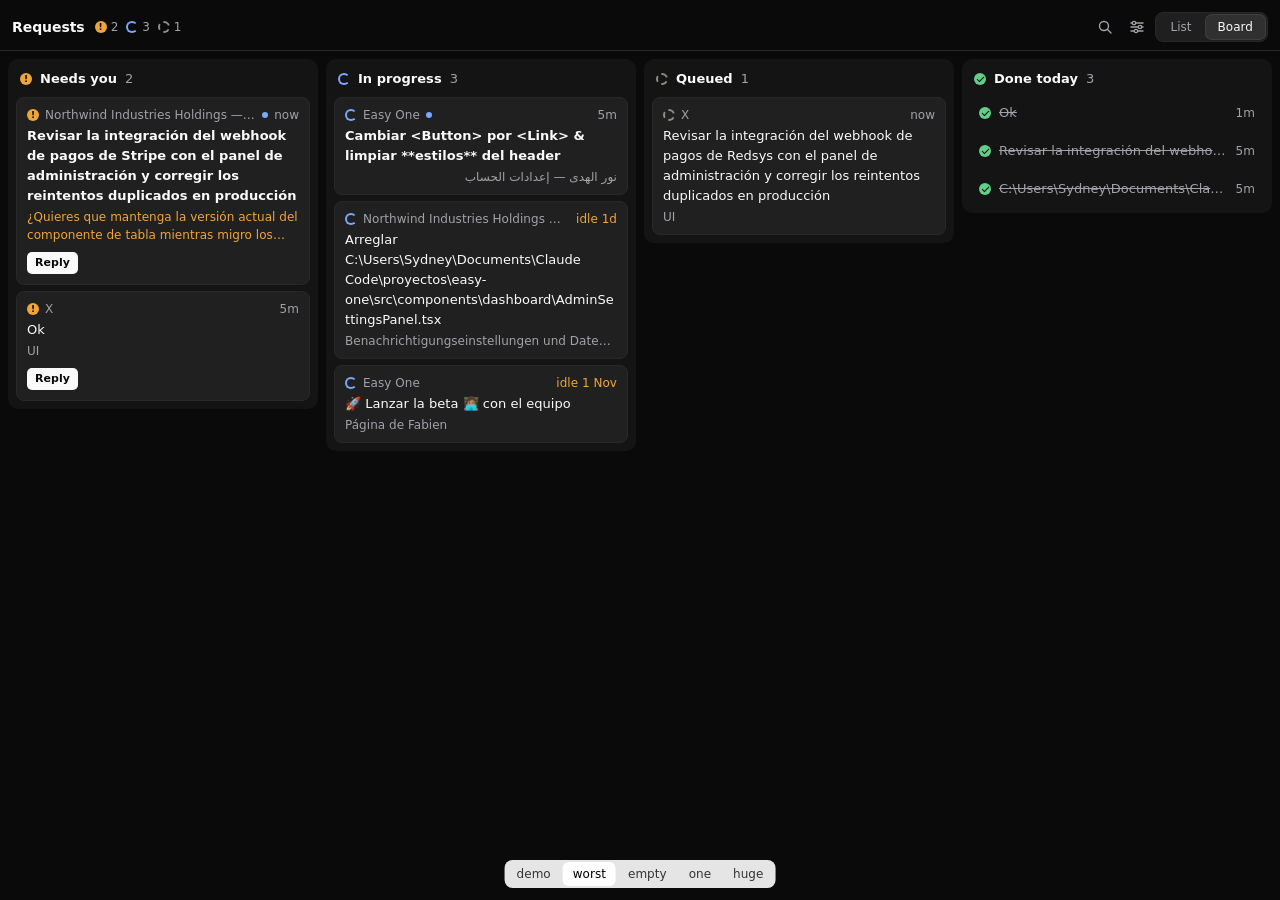
==== dev/panel-harness.html @ 06e74bfa "Board view inside the panel - List | Board now switches the panel itself between the list and status" ====
<!doctype html>
<!--
  Dev only, not part of the plugin (the manifest never references it).
  Renders the real panel (List and Board views) against fixtures, with a fake Orca bridge, so
  worst-case data can be checked in a browser without touching ~/.requests.

  URL params: data=demo|worst|empty|one|huge  view=board|list  group=project|status
              theme=light|dark  open=<id>  menu=1
-->
<html lang="en">
<head>
  <meta charset="utf-8">
  <meta name="viewport" content="width=device-width, initial-scale=1">
  <title>Panel harness</title>
  <link rel="stylesheet" href="../orca/panel/panel.css">
  <style>
    /* Stand-ins for the --orca-* variables Orca injects. */
    :root.light { --orca-background: #ffffff; --orca-foreground: #0a0a0a; --orca-muted: #f4f4f5; --orca-muted-foreground: #71717a; --orca-border: #e4e4e7; --orca-accent: #f4f4f5; }
    :root.dark { --orca-background: #0a0a0a; --orca-foreground: #fafafa; --orca-muted: #1f1f1f; --orca-muted-foreground: #a1a1aa; --orca-border: #27272a; --orca-accent: #1f1f1f; }
    .harness-toggle {
      position: fixed; bottom: 12px; left: 50%; transform: translateX(-50%); z-index: 99;
      display: flex; gap: 2px; padding: 2px; background: #e5e5e5; border-radius: 8px;
      font: 12px/1 system-ui, sans-serif;
    }
    .harness-toggle a { padding: 6px 10px; border-radius: 6px; color: #333; text-decoration: none; }
    .harness-toggle a.on { background: #fff; color: #000; }
  </style>
  <script>
    const params = new URLSearchParams(location.search)
    const DATA = params.get('data') || 'worst'
    const THEME = params.get('theme') || 'dark'
    document.documentElement.classList.add(THEME)
        try { localStorage.setItem('requests.view', JSON.stringify({ mode: params.get('view') || 'board', group: params.get('group') || 'project' })) } catch {}

    const now = Date.now()
    const ago = (min) => new Date(now - min * 60000).toISOString()
    const T = (id, topic, project) => ({ id, topic, project, created: ago(9999), updated: ago(1) })
    const I = (id, thread, status, title, more = {}) => ({
      id, thread, status, title, said: '', answer: '', question: '', files: [], via: '',
      origin: { terminal: 'term_open' }, created: ago(60), updated: ago(5), changed: null, seen: null, ...more
    })

    const demo = {
      threads: [T('t1', 'Pricing page', 'Web'), T('t2', 'Login bug', 'App')],
      items: [
        I('k3fp', 't1', 'need', 'Pick the hero layout', { question: 'Option A or B?' }),
        I('m2qa', 't2', 'run', 'Fix the redirect after login'),
        I('p9zz', 't1', 'queue', 'Write the FAQ'),
        I('a1b2', 't2', 'done', 'Reproduce the bug')
      ]
    }

    // Realistic worst cases, at the store's own limits (store.mjs add(): thread 80, project 80,
    // title 140, said 2000, answer 4000, question 2000, via 120).
    const longTitle = 'Revisar la integración del webhook de pagos de Stripe con el panel de administración y corregir los reintentos duplicados en producción'
    const longThread = 'Benachrichtigungseinstellungen und Datenschutzeinstellungen für alle Arbeitsbereiche'.slice(0, 80)
    const longProject = 'Northwind Industries Holdings — Plataforma de clientes (migración 2026)'
    const path = 'C:\\Users\\Sydney\\Documents\\Claude Code\\proyectos\\easy-one\\src\\components\\dashboard\\AdminSettingsPanel.tsx'
    const longQuestion = '¿Quieres que mantenga la versión actual del componente de tabla mientras migro los filtros, o prefieres que lo sustituya entero por el de la librería y revisemos después las diferencias de espaciado en las tres vistas?\nSi lo sustituyo, se pierden los atajos de teclado que añadimos la semana pasada.'
    const longAnswer = ('Moví la lógica de reintentos al worker, añadí una clave de idempotencia por evento y borré los duplicados que quedaban en la tabla de pagos. ').repeat(12).trim()
    const worst = {
      threads: [
        T('t1', longThread, longProject),
        T('t2', 'UI', 'X'),
        T('t3', 'نور الهدى — إعدادات الحساب', 'Easy One'),
        T('t4', 'Página de Fabien', 'Easy One')
      ],
      items: [
        I('x6e5', 't1', 'need', longTitle, { question: longQuestion, said: longAnswer.slice(0, 600), changed: ago(1), updated: ago(0) }),
        I('mm8x', 't2', 'need', 'Ok', { question: '' }),
        I('q7w8e', 't1', 'run', 'Arreglar ' + path, { updated: ago(60 * 26), via: 'Worker designer-FAB-001-fix-spacing-and-grid-alignment-in-the-admin-panel' }),
        I('r2d2', 't3', 'run', 'Cambiar <Button> por <Link> & limpiar **estilos** del header', { changed: ago(2) }),
        I('s9s9', 't4', 'run', '🚀 Lanzar la beta 👩🏽‍💻 con el equipo', { updated: ago(60 * 24 * 400) }),
        I('t0t0', 't2', 'queue', longTitle.replace('Stripe', 'Redsys'), { updated: new Date(now + 3 * 86400000).toISOString() }),
        I('d1d1', 't1', 'done', longTitle, { answer: longAnswer }),
        I('d2d2', 't2', 'done', 'Ok', { origin: null, updated: ago(1) }),
        I('d3d3', 't4', 'done', path, { answer: 'Hecho.' })
      ]
    }
    const empty = { threads: [], items: [] }
    const one = { threads: [T('t1', 'Login bug', 'App')], items: [I('k3fp', 't1', 'need', 'Pick the hero layout', { question: 'Option A or B?', changed: ago(1) })] }
    const huge = { threads: [], items: [] }
    for (let n = 0; n < 40; n++) huge.threads.push(T('t' + n, 'Thread number ' + n, 'Project ' + (n % 6)))
    const S = ['need', 'run', 'queue', 'done']
    for (let n = 0; n < 1000; n++) huge.items.push(I('h' + n.toString(36).padStart(3, '0'), 't' + (n % 40), S[n % 4], 'Request ' + n + ' with a normal-length title', { updated: ago(n) }))

    const fixtures = { demo, worst, empty, one, huge }
    const data = { version: 2, ...fixtures[DATA] }
    const snapshot = () => ({ data, error: null, file: 'fixture' })
    const handlers = {
      'requests.read': () => snapshot(),
      'requests.seen': ({ id }) => { const i = data.items.find((x) => x.id === id); if (i) i.seen = new Date().toISOString(); return snapshot() },
      'requests.update': ({ id, status }) => { const i = data.items.find((x) => x.id === id); if (i) { i.status = status; i.updated = new Date().toISOString() } return snapshot() },
      'requests.goto': () => ({ snapshot: snapshot(), result: 'switched' }),
      'requests.remove': ({ id }) => { data.items = data.items.filter((x) => x.id !== id); return snapshot() }
    }
    window.orca = {
      plugin: { request: async (name, input) => handlers[name](input || {}), on: () => {} },
      document: { get: async () => ({}) }
    }
  </script>
</head>
<body>
  <header class="head">
    <div class="top">
      <p class="summary" id="summary" aria-live="polite">Requests</p>
      <div class="ptools">
        <button id="searchbtn" class="iconbtn" aria-label="Search" aria-expanded="false" title="Search">
          <svg viewBox="0 0 16 16" width="16" height="16" aria-hidden="true"><circle cx="7" cy="7" r="4.5" fill="none" stroke="currentColor" stroke-width="1.4"/><path d="M10.5 10.5L14 14" stroke="currentColor" stroke-width="1.4" stroke-linecap="round"/></svg>
        </button>
        <div class="menuwrap">
          <button id="displaybtn" class="iconbtn" aria-label="Display options" aria-expanded="false" aria-controls="displaymenu" title="Display options">
            <svg viewBox="0 0 16 16" width="16" height="16" aria-hidden="true"><path d="M2 4h12M2 8h12M2 12h12" stroke="currentColor" stroke-width="1.4" stroke-linecap="round"/><circle cx="5" cy="4" r="1.7" fill="var(--bg)" stroke="currentColor" stroke-width="1.3"/><circle cx="11" cy="8" r="1.7" fill="var(--bg)" stroke="currentColor" stroke-width="1.3"/><circle cx="7" cy="12" r="1.7" fill="var(--bg)" stroke="currentColor" stroke-width="1.3"/></svg>
          </button>
          <div class="menu" id="displaymenu" hidden>
            <div class="menu-row" id="grouprow"><span>Group by</span>
              <div class="seg small"><button data-group="project" aria-pressed="true">Project</button><button data-group="status" aria-pressed="false">Status</button></div>
            </div>
            <div class="menu-row"><label for="project">Project</label><select id="project"></select></div>
            <div class="menu-row"><span>Done</span>
              <div class="seg small"><button data-done="today" aria-pressed="true">Today</button><button data-done="all" aria-pressed="false">All</button></div>
            </div>
          </div>
        </div>
        <div class="seg pswitch" role="tablist" aria-label="View">
          <button role="tab" data-mode="list" aria-selected="true">List</button>
          <button role="tab" data-mode="board" aria-selected="false">Board</button>
        </div>
      </div>
    </div>
    <div class="searchrow" id="searchrow" hidden>
      <label class="sr-only" for="search">Search your requests</label>
      <input id="search" class="search" type="search" placeholder="Search requests">
    </div>
  </header>
  <main id="list"></main>
  <div class="toast" id="toast" role="status" aria-live="polite" hidden></div>

  <nav class="harness-toggle" id="harness"></nav>
  <script>
    document.getElementById('harness').innerHTML = ['demo', 'worst', 'empty', 'one', 'huge']
      .map((d) => { const p = new URLSearchParams(location.search); p.set('data', d); return `<a href="?${p}" class="${d === DATA ? 'on' : ''}">${d}</a>` }).join('')
  </script>
  <script src="../orca/panel/panel.js"></script>
  <script>
    const open = params.get('open')
    if (open) setTimeout(() => document.querySelector(`[data-id="${open}"] [data-action="expand"]`)?.click(), 300)
    if (params.get('menu')) setTimeout(() => document.getElementById('displaybtn')?.click(), 300)
  </script>
</body>
</html>
---- orca/panel/panel.css ----
/* Colors: Orca's own (--orca-*) plus four status colors, with a dark version. */
:root {
  --bg: var(--orca-background, #fcfcfb);
  --text: var(--orca-foreground, #1c1c1a);
  --muted: var(--orca-muted-foreground, #6b6b66);
  --bg-2: var(--orca-muted, #f4f4f2);
  --hover: var(--orca-accent, #f0f0ee);
  --line: var(--orca-border, #e4e4e0);
  --focus: var(--orca-ring, #1c1c1a);
  --danger: var(--orca-destructive, #dc2626);
  --need: #b45309;
  --run: #2563eb;
  --queue: #8a8a84;
  --done: #15803d;

  /* Type (SF Pro / system-ui), values from the design skill's typography calculator */
  --t-body: 13px; --lh-body: 20px; --tr-body: 0.0027em;
  --t-meta: 12px; --lh-meta: 20px; --tr-meta: 0.0107em;
  --t-title: 14px; --lh-title: 20px; --tr-title: -0.0044em;

  /* Selected segment: white on grey in light mode, one step lighter than the track in dark. */
  --pill: var(--bg);
  --pill-line: var(--line);

  /* Board: cards on a grey column in light mode; in dark, the column stays near the background
     and cards are lifted one step, so they read as raised instead of as holes. */
  --col: var(--bg-2);
  --card: var(--bg);
  --card-line: var(--line);
  --card-hover: var(--muted);

  /* Motion: one strong ease-out for UI feedback (Emil Kowalski's curve). */
  --ease-out: cubic-bezier(0.23, 1, 0.32, 1);
}
:root.dark { --need: #f0a43a; --run: #7aa7ff; --queue: #8f8f88; --done: #5fcf8a; --pill: color-mix(in srgb, var(--text) 16%, var(--bg)); --pill-line: color-mix(in srgb, var(--text) 22%, var(--bg)); --col: color-mix(in srgb, var(--text) 4%, var(--bg)); --card: color-mix(in srgb, var(--text) 9%, var(--bg)); --card-line: color-mix(in srgb, var(--text) 13%, var(--bg)); --card-hover: color-mix(in srgb, var(--text) 28%, var(--bg)); }
@media (prefers-color-scheme: dark) {
  :root:not(.light) { --need: #f0a43a; --run: #7aa7ff; --queue: #8f8f88; --done: #5fcf8a; --pill: color-mix(in srgb, var(--text) 16%, var(--bg)); --pill-line: color-mix(in srgb, var(--text) 22%, var(--bg)); --col: color-mix(in srgb, var(--text) 4%, var(--bg)); --card: color-mix(in srgb, var(--text) 9%, var(--bg)); --card-line: color-mix(in srgb, var(--text) 13%, var(--bg)); --card-hover: color-mix(in srgb, var(--text) 28%, var(--bg)); }
}

* { box-sizing: border-box; }
html, body { margin: 0; }
body {
  background: var(--bg);
  color: var(--text);
  font: var(--t-body)/var(--lh-body) system-ui, -apple-system, "Segoe UI", sans-serif;
  letter-spacing: var(--tr-body);
  -webkit-font-smoothing: antialiased;
}
button, select, input { font: inherit; color: inherit; letter-spacing: inherit; }
button { background: none; border: 0; cursor: pointer; padding: 0; text-align: left; }
:focus-visible { outline: 2px solid var(--focus); outline-offset: 1px; border-radius: 4px; }
.sr-only { position: absolute; width: 1px; height: 1px; overflow: hidden; clip: rect(0 0 0 0); white-space: nowrap; }

/* ---------- Header ---------- */
.head {
  position: sticky; top: 0; z-index: 3;
  background: var(--bg);
  padding: 12px 12px 8px;
  border-bottom: 1px solid var(--line);
}
.summary {
  margin: 0 0 8px;
  font-size: var(--t-title); line-height: var(--lh-title); letter-spacing: var(--tr-title);
  font-weight: 600;
}
.summary .need { color: var(--need); }
.summary .calm { color: var(--muted); font-weight: 500; }
/* Header row, after Cursor and Linear: "Requests" and the counts by status on the left; search,
   display options and the List | Board switch on the right. */
.top { display: flex; align-items: center; gap: 8px; }
.top .summary { flex: 1 1 auto; min-width: 0; margin: 0; display: flex; align-items: center; gap: 10px; }
.summary .ttl { font-weight: 600; }
.counts { display: inline-flex; gap: 8px; font-size: var(--t-meta); font-weight: 500; color: var(--muted); font-variant-numeric: tabular-nums; }
.counts > span { display: inline-flex; align-items: center; gap: 4px; }
.ptools { display: flex; align-items: center; gap: 4px; flex: none; }
.iconbtn {
  position: relative; display: grid; place-items: center; width: 28px; height: 28px; border-radius: 6px; color: var(--muted);
  transition: transform 160ms var(--ease-out);
}
.iconbtn:hover, .iconbtn[aria-expanded="true"] { color: var(--text); background: var(--hover); }
.iconbtn:active { transform: scale(0.97); }
/* A dot when the display options differ from the default. */
.iconbtn.changed-view::after { content: ""; position: absolute; top: 4px; right: 4px; width: 6px; height: 6px; border-radius: 50%; background: var(--run); }
.search, select {
  height: 28px; min-width: 0;
  background: var(--bg-2); border: 1px solid var(--line); border-radius: 6px;
  font-size: var(--t-meta);
}
.searchrow { display: flex; margin-top: 8px; }
.searchrow[hidden] { display: none; }
.search { flex: 1; padding: 0 8px; }
select { padding: 0 4px; color: var(--text); }

/* Display menu: a small popover under its button. */
.menuwrap { position: relative; }
.menu {
  position: absolute; right: 0; top: calc(100% + 6px); z-index: 10; width: 240px;
  display: grid; gap: 4px; padding: 8px;
  background: var(--pill); border: 1px solid var(--pill-line); border-radius: 10px;
  box-shadow: 0 12px 32px rgb(0 0 0 / .28);
}
.menu[hidden], .menu-row[hidden] { display: none; }
.menu-row { display: flex; align-items: center; justify-content: space-between; gap: 8px; min-height: 30px; font-size: var(--t-meta); }
.menu-row select { max-width: 140px; }

/* Segmented control (List | Board here, and on the board). The selected segment is a raised
   pill with clear contrast in both themes. */
.seg { display: flex; gap: 2px; padding: 2px; background: var(--bg-2); border: 1px solid var(--line); border-radius: 8px; }
.seg button {
  height: 24px; padding: 0 12px; border-radius: 6px;
  font-size: var(--t-meta); font-weight: 500; color: var(--muted);
  transition: transform 160ms var(--ease-out);
}
.seg button:hover { color: var(--text); }
.seg button:active { transform: scale(0.97); }
.seg.small button { height: 22px; padding: 0 8px; }
.seg button[aria-pressed="true"],
.seg button[aria-selected="true"] { background: var(--pill); color: var(--text); box-shadow: 0 0 0 1px var(--pill-line), 0 1px 2px rgb(0 0 0 / .08); }
@media (prefers-reduced-motion: reduce) { .seg button:active, .iconbtn:active { transform: none; } }

/* ---------- List ---------- */
.chevron { width: 12px; height: 12px; flex: none; color: var(--muted); transition: transform 150ms var(--ease-out); }
@media (prefers-reduced-motion: reduce) { .chevron { transition: none; } }
main { padding: 4px 4px 72px; }

/* Project groups: name and counts by status; rows sorted by status beneath. */
.project + .project { margin-top: 6px; padding-top: 6px; border-top: 1px solid var(--line); }
.project-head {
  display: flex; align-items: center; gap: 6px;
  width: 100%; min-height: 32px; padding: 4px 8px 4px 4px; border-radius: 6px;
}
.project-head:hover { background: var(--hover); }
.project-name { flex: 1; min-width: 0; font-weight: 600; overflow: hidden; text-overflow: ellipsis; white-space: nowrap; }
.project.collapsed .chevron, .band-group.collapsed .chevron { transform: rotate(-90deg); }

/* Status bands (Group by: Status), after Linear. */
.band {
  display: flex; align-items: center; gap: 8px;
  width: 100%; height: 30px; padding: 0 8px; margin-top: 6px; border-radius: 6px;
  background: var(--bg-2); font-size: var(--t-meta); font-weight: 600;
}
.band .n { color: var(--muted); font-weight: 500; font-variant-numeric: tabular-nums; }
.band .chevron { margin-left: auto; }
.band-group:first-child .band { margin-top: 2px; }

/* Done folds into one line per group. */
.done-line {
  display: flex; align-items: center; gap: 8px;
  width: 100%; height: 28px; padding: 0 8px; border-radius: 6px;
  font-size: var(--t-meta); color: var(--muted);
}
.done-line:hover { color: var(--text); background: var(--hover); }
.done-line .chevron { margin-left: auto; }
.done-line[aria-expanded="false"] .chevron { transform: rotate(-90deg); }

/* ---------- Requests: one line, plus one line of context ---------- */
.item { position: relative; border-radius: 6px; }
.row {
  display: grid; grid-template-columns: 14px minmax(0, 1fr) auto; align-items: start; gap: 10px;
  width: 100%; padding: 6px 8px; border-radius: 6px; cursor: pointer;
}
.item > .row:hover, .item.open > .row { background: var(--hover); }
.row .body { min-width: 0; }
.title { display: block; overflow: hidden; text-overflow: ellipsis; white-space: nowrap; }
.open .title { white-space: normal; overflow-wrap: anywhere; }
.unread .title { font-weight: 600; }
.is-done .title { color: var(--muted); }
.row .meta, .row .q {
  display: block; font-size: var(--t-meta); line-height: var(--lh-meta);
  overflow: hidden; text-overflow: ellipsis; white-space: nowrap;
}
.row .meta { color: var(--muted); }
.row .q { color: var(--need); }
/* An open request shows the full question below, so the one-line copy goes. */
.open > .row .q { display: none; }
.chip {
  display: inline-block; margin-left: 6px; padding: 0 6px; border-radius: 4px; vertical-align: 1px;
  font-size: 11px; line-height: 16px; font-weight: 500; color: var(--muted);
  background: var(--bg-2); border: 1px solid var(--line);
}
.new-dot {
  display: inline-block; width: 6px; height: 6px; margin: 0 6px 1px 0;
  border-radius: 50%; background: var(--run); vertical-align: middle;
}
.when { padding-top: 1px; font-size: var(--t-meta); line-height: var(--lh-meta); color: var(--muted); white-space: nowrap; font-variant-numeric: tabular-nums; }
.when.stale { color: var(--need); }
.reply {
  height: 22px; padding: 0 8px; border-radius: 5px;
  background: var(--text); color: var(--bg); font-size: 11px; font-weight: 600;
  transition: transform 160ms var(--ease-out);
}
.reply:hover { opacity: .88; }
.reply:active { transform: scale(0.97); }
@media (prefers-reduced-motion: reduce) { .reply:active { transform: none; } }
.status.sm { width: 12px; height: 12px; margin-top: 0; flex: none; }
.status.sm.need::after { font-size: 9px; }

/* ---------- Board: one column per status ---------- */
main.is-board { padding: 8px 0 72px; }
.cols { display: grid; grid-auto-flow: column; grid-auto-columns: minmax(240px, 1fr); gap: 8px; align-items: start; overflow-x: auto; padding: 0 8px 8px; scroll-snap-type: x proximity; scroll-padding-inline: 8px; }
.col { min-width: 0; background: var(--col); border-radius: 10px; padding: 8px; scroll-snap-align: start; }
.col h2 { display: flex; align-items: center; gap: 8px; margin: 2px 4px 8px; font-size: var(--t-body); line-height: var(--lh-body); font-weight: 600; }
.col h2 .n { color: var(--muted); font-weight: 500; font-variant-numeric: tabular-nums; }
.cards { display: flex; flex-direction: column; gap: 6px; }
.col-empty { margin: 0; padding: 4px; color: var(--muted); font-size: var(--t-meta); }

.bcard { background: var(--card); border: 1px solid var(--card-line); border-radius: 8px; }
.bcard:hover, .bcard.open { border-color: var(--card-hover); }
.bcard .face { display: grid; grid-template-columns: minmax(0, 1fr); gap: 2px; padding: 8px 10px; border-radius: 8px; cursor: pointer; }
.bcard .top { display: flex; align-items: center; gap: 6px; color: var(--muted); font-size: var(--t-meta); line-height: 18px; }
.bcard .top .proj { min-width: 0; overflow: hidden; text-overflow: ellipsis; white-space: nowrap; }
.bcard .top .new-dot { margin: 0; flex: none; }
.bcard .top .m { margin-left: auto; font-variant-numeric: tabular-nums; white-space: nowrap; }
.bcard .top .stale { color: var(--need); }
.bcard .t { display: block; font-weight: 500; overflow-wrap: anywhere; }
.bcard.unread .t { font-weight: 700; }
.bcard .q, .bcard .ctx { font-size: var(--t-meta); line-height: 18px; min-width: 0; }
.bcard .q { color: var(--need); }
.bcard:not(.open) .q { display: -webkit-box; -webkit-line-clamp: 2; -webkit-box-orient: vertical; overflow: hidden; }
.bcard.open .q { display: none; }
.bcard .ctx { display: block; color: var(--muted); overflow: hidden; text-overflow: ellipsis; white-space: nowrap; }
.bcard .cardfoot { padding: 0 10px 10px; }
.bcard .detail { margin: 0; padding: 8px 10px 10px; border-top: 1px solid var(--card-line); }
/* Done: one grey line each. */
.bcard.slim { background: transparent; border-color: transparent; }
.bcard.slim:hover { background: var(--card); border-color: var(--card-line); }
.bcard.slim .face { display: flex; align-items: center; gap: 8px; padding: 5px 8px; }
.bcard.slim .t { flex: 1; min-width: 0; font-weight: 400; color: var(--muted); text-decoration: line-through; white-space: nowrap; overflow: hidden; text-overflow: ellipsis; }
.bcard.slim .m { color: var(--muted); font-size: var(--t-meta); }
.bcard.done .face .t { color: var(--muted); text-decoration: line-through; }

/* Status icons: shape and color. Only "in progress" moves, slowly. */
.status { width: 14px; height: 14px; margin-top: 3px; border-radius: 50%; display: grid; place-items: center; }
.status.need { background: var(--need); }
.status.need::after { content: "!"; color: var(--bg); font-size: 10px; font-weight: 800; line-height: 1; }
.status.run { border: 2px solid var(--run); border-right-color: transparent; animation: spin 1.6s linear infinite; }
@keyframes spin { to { transform: rotate(360deg); } }
@media (prefers-reduced-motion: reduce) { .status.run { animation: none; transform: rotate(45deg); } }
.status.queue { border: 2px dashed var(--queue); }
.status.done { background: var(--done); }
.status.done::after {
  content: ""; width: 6px; height: 3px; border: solid var(--bg); border-width: 0 0 1.6px 1.6px;
  transform: rotate(-45deg) translate(.5px, -.5px);
}

/* Detail */
.detail { display: none; margin: 4px 0 8px 26px; padding: 8px 0 0; }
.open > .detail { display: block; }
.detail h4 {
  margin: 0 0 2px;
  font-size: var(--t-meta); line-height: var(--lh-meta); letter-spacing: var(--tr-meta);
  color: var(--muted); font-weight: 600;
}
.detail p { margin: 0 0 12px; white-space: pre-wrap; overflow-wrap: anywhere; }
.said { color: var(--muted); }
.files { display: flex; flex-wrap: wrap; gap: 4px; margin-bottom: 12px; }
.files span {
  font: 12px/20px ui-monospace, Menlo, monospace; padding: 0 6px;
  border: 1px solid var(--line); border-radius: 4px; color: var(--muted); overflow-wrap: anywhere;
}
.actions { display: flex; gap: 8px; flex-wrap: wrap; }
.actions button {
  height: 28px; padding: 0 10px; border: 1px solid var(--line); border-radius: 6px;
  font-size: var(--t-meta); background: var(--bg);
}
.actions button:hover { background: var(--hover); }
/* Press feedback: the button gives under the pointer. */
.actions button { transition: transform 160ms var(--ease-out); }
.actions button:active { transform: scale(0.97); }
.actions .primary { background: var(--text); border-color: var(--text); color: var(--bg); font-weight: 600; }
.actions .primary:hover { background: var(--text); opacity: .88; }
.actions .confirm { border-color: var(--danger); color: var(--danger); }

/* Brief highlight on what just changed (opacity only) */
.changed::before {
  content: ""; position: absolute; inset: 0; border-radius: inherit; pointer-events: none;
  background: color-mix(in srgb, var(--run) 18%, transparent);
  animation: flash 2.4s ease-out forwards;
}
@keyframes flash { 0%, 30% { opacity: 1; } 100% { opacity: 0; } }
@media (prefers-reduced-motion: reduce) { .changed::before { animation-duration: .01s; } .chevron { transition: none; } }

/* ---------- Empty states, errors and toast ---------- */
.empty { padding: 32px 16px 8px; text-align: center; color: var(--muted); }
.empty b { display: block; color: var(--text); margin-bottom: 4px; font-weight: 600; }
.error {
  margin: 8px 4px; padding: 8px; border-radius: 6px;
  color: var(--danger); background: color-mix(in srgb, var(--danger) 10%, transparent);
}
.toast {
  position: fixed; left: 8px; right: 8px; bottom: 8px; z-index: 5;
  display: flex; align-items: center; gap: 8px;
  padding: 8px 8px 8px 12px; border-radius: 8px;
  background: var(--text); color: var(--bg);
  box-shadow: 0 4px 16px rgb(0 0 0 / .18);
  font-size: var(--t-meta); line-height: var(--lh-meta);
  animation: enter .2s ease-out;
}
.toast[hidden] { display: none; }
.toast span { flex: 1; }
.toast button { height: 24px; padding: 0 8px; border-radius: 4px; font-weight: 600; color: var(--bg); text-decoration: underline; }
@keyframes enter { from { opacity: 0; transform: translateY(8px); } to { opacity: 1; transform: none; } }
@keyframes fade-in { from { opacity: 0; } }
/* Reduced motion keeps the fade and drops the movement. */
@media (prefers-reduced-motion: reduce) { .toast { animation-name: fade-in; } .actions button:active { transform: none; } }
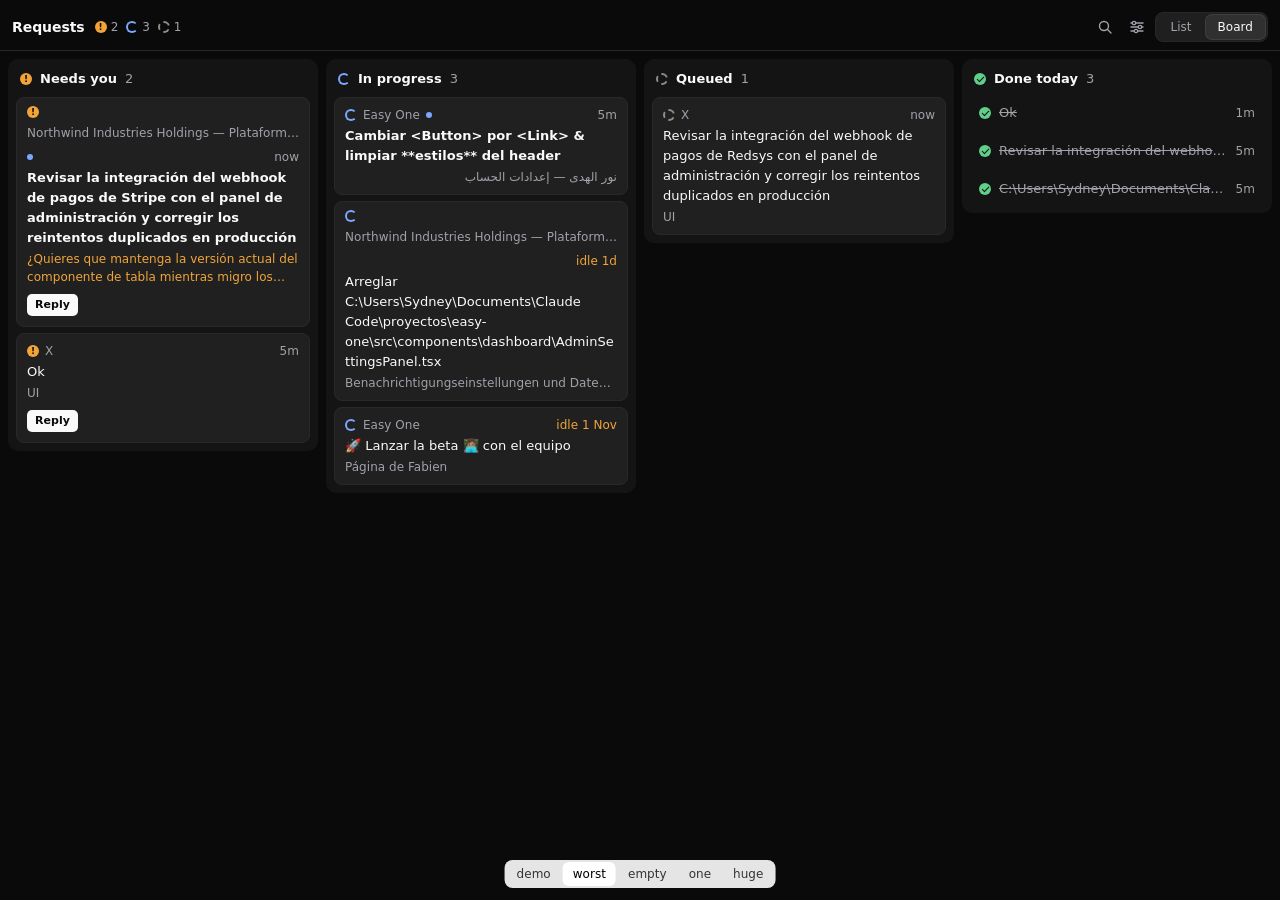
==== commit 834c19e9: "One reply label, softer opened requests, new screenshots - A request that asks you something says Re" ====
--- a/dev/panel-harness.html
+++ b/dev/panel-harness.html
@@ -24,12 +24,17 @@
     }
     .harness-toggle a { padding: 6px 10px; border-radius: 6px; color: #333; text-decoration: none; }
     .harness-toggle a.on { background: #fff; color: #000; }
+    .clean .harness-toggle { display: none; }
   </style>
   <script>
     const params = new URLSearchParams(location.search)
     const DATA = params.get('data') || 'worst'
     const THEME = params.get('theme') || 'dark'
     document.documentElement.classList.add(THEME)
+    // clean=1 hides the fixture switcher; w=<px> sets the panel width (headless browsers keep a
+    // wider minimum window), for screenshots.
+    if (params.get('clean')) document.documentElement.classList.add('clean')
+    if (params.get('w')) document.documentElement.style.cssText += `width:${params.get('w')}px;overflow:hidden;`
         try { localStorage.setItem('requests.view', JSON.stringify({ mode: params.get('view') || 'board', group: params.get('group') || 'project' })) } catch {}
 
     const now = Date.now()
@@ -77,6 +82,20 @@
         I('d3d3', 't4', 'done', path, { answer: 'Hecho.' })
       ]
     }
+    // Neutral sample used for the README screenshots.
+    const readme = {
+      threads: [T('t1', 'Pricing page', 'Website'), T('t2', 'Quarterly report', 'Operations'), T('t3', 'Login bug', 'Mobile app'), T('t4', 'Onboarding emails', 'Website')],
+      items: [
+        I('k3fp', 't1', 'need', 'Choose the plan names', { question: 'Starter, Team and Business, or Solo, Studio and Agency?', changed: ago(3), updated: ago(3) }),
+        I('w8rt', 't2', 'need', 'Send the draft to finance', { question: 'Due Friday. Want me to prepare the email?', updated: ago(41) }),
+        I('m2qa', 't2', 'run', 'Draft the summary section', { updated: ago(12) }),
+        I('p4zx', 't3', 'run', 'Fix the session timeout on Android', { via: 'Subagent', changed: ago(9), updated: ago(9) }),
+        I('r7ty', 't4', 'run', 'Rewrite the welcome email', { updated: ago(22) }),
+        I('n5bv', 't3', 'queue', 'Write a regression test for login', { via: 'Waits for the fix', updated: ago(30) }),
+        I('d1aa', 't1', 'done', 'Compare competitor pricing', { updated: ago(70) }),
+        I('d2bb', 't3', 'done', 'Reproduce the login bug', { updated: ago(95) })
+      ]
+    }
     const empty = { threads: [], items: [] }
     const one = { threads: [T('t1', 'Login bug', 'App')], items: [I('k3fp', 't1', 'need', 'Pick the hero layout', { question: 'Option A or B?', changed: ago(1) })] }
     const huge = { threads: [], items: [] }
@@ -84,7 +103,7 @@
     const S = ['need', 'run', 'queue', 'done']
     for (let n = 0; n < 1000; n++) huge.items.push(I('h' + n.toString(36).padStart(3, '0'), 't' + (n % 40), S[n % 4], 'Request ' + n + ' with a normal-length title', { updated: ago(n) }))
 
-    const fixtures = { demo, worst, empty, one, huge }
+    const fixtures = { demo, worst, empty, one, huge, readme }
     const data = { version: 2, ...fixtures[DATA] }
     const snapshot = () => ({ data, error: null, file: 'fixture' })
     const handlers = {
--- a/orca/panel/panel.css
+++ b/orca/panel/panel.css
@@ -21,6 +21,8 @@
   /* Selected segment: white on grey in light mode, one step lighter than the track in dark. */
   --pill: var(--bg);
   --pill-line: var(--line);
+  /* An opened request: one block from its title to its buttons. */
+  --open: var(--hover);
 
   /* Board: cards on a grey column in light mode; in dark, the column stays near the background
      and cards are lifted one step, so they read as raised instead of as holes. */
@@ -32,9 +34,9 @@
   /* Motion: one strong ease-out for UI feedback (Emil Kowalski's curve). */
   --ease-out: cubic-bezier(0.23, 1, 0.32, 1);
 }
-:root.dark { --need: #f0a43a; --run: #7aa7ff; --queue: #8f8f88; --done: #5fcf8a; --pill: color-mix(in srgb, var(--text) 16%, var(--bg)); --pill-line: color-mix(in srgb, var(--text) 22%, var(--bg)); --col: color-mix(in srgb, var(--text) 4%, var(--bg)); --card: color-mix(in srgb, var(--text) 9%, var(--bg)); --card-line: color-mix(in srgb, var(--text) 13%, var(--bg)); --card-hover: color-mix(in srgb, var(--text) 28%, var(--bg)); }
+:root.dark { --need: #f0a43a; --run: #7aa7ff; --queue: #8f8f88; --done: #5fcf8a; --pill: color-mix(in srgb, var(--text) 16%, var(--bg)); --pill-line: color-mix(in srgb, var(--text) 22%, var(--bg)); --col: color-mix(in srgb, var(--text) 4%, var(--bg)); --card: color-mix(in srgb, var(--text) 9%, var(--bg)); --card-line: color-mix(in srgb, var(--text) 13%, var(--bg)); --card-hover: color-mix(in srgb, var(--text) 28%, var(--bg)); --hover: color-mix(in srgb, var(--text) 7%, var(--bg)); --open: color-mix(in srgb, var(--text) 4.5%, var(--bg)); }
 @media (prefers-color-scheme: dark) {
-  :root:not(.light) { --need: #f0a43a; --run: #7aa7ff; --queue: #8f8f88; --done: #5fcf8a; --pill: color-mix(in srgb, var(--text) 16%, var(--bg)); --pill-line: color-mix(in srgb, var(--text) 22%, var(--bg)); --col: color-mix(in srgb, var(--text) 4%, var(--bg)); --card: color-mix(in srgb, var(--text) 9%, var(--bg)); --card-line: color-mix(in srgb, var(--text) 13%, var(--bg)); --card-hover: color-mix(in srgb, var(--text) 28%, var(--bg)); }
+  :root:not(.light) { --need: #f0a43a; --run: #7aa7ff; --queue: #8f8f88; --done: #5fcf8a; --pill: color-mix(in srgb, var(--text) 16%, var(--bg)); --pill-line: color-mix(in srgb, var(--text) 22%, var(--bg)); --col: color-mix(in srgb, var(--text) 4%, var(--bg)); --card: color-mix(in srgb, var(--text) 9%, var(--bg)); --card-line: color-mix(in srgb, var(--text) 13%, var(--bg)); --card-hover: color-mix(in srgb, var(--text) 28%, var(--bg)); --hover: color-mix(in srgb, var(--text) 7%, var(--bg)); --open: color-mix(in srgb, var(--text) 4.5%, var(--bg)); }
 }
 
 * { box-sizing: border-box; }
@@ -67,12 +69,13 @@
 .summary .calm { color: var(--muted); font-weight: 500; }
 /* Header row, after Cursor and Linear: "Requests" and the counts by status on the left; search,
    display options and the List | Board switch on the right. */
-.top { display: flex; align-items: center; gap: 8px; }
+/* When the sidebar is too narrow for both, the tools wrap under the title, aligned right. */
+.top { display: flex; flex-wrap: wrap; align-items: center; gap: 6px 8px; }
 .top .summary { flex: 1 1 auto; min-width: 0; margin: 0; display: flex; align-items: center; gap: 10px; }
 .summary .ttl { font-weight: 600; }
 .counts { display: inline-flex; gap: 8px; font-size: var(--t-meta); font-weight: 500; color: var(--muted); font-variant-numeric: tabular-nums; }
 .counts > span { display: inline-flex; align-items: center; gap: 4px; }
-.ptools { display: flex; align-items: center; gap: 4px; flex: none; }
+.ptools { display: flex; align-items: center; gap: 4px; flex: none; margin-left: auto; }
 .iconbtn {
   position: relative; display: grid; place-items: center; width: 28px; height: 28px; border-radius: 6px; color: var(--muted);
   transition: transform 160ms var(--ease-out);
@@ -159,7 +162,11 @@
   display: grid; grid-template-columns: 14px minmax(0, 1fr) auto; align-items: start; gap: 10px;
   width: 100%; padding: 6px 8px; border-radius: 6px; cursor: pointer;
 }
-.item > .row:hover, .item.open > .row { background: var(--hover); }
+.item:not(.open) > .row:hover { background: var(--hover); }
+/* The opened request is one block: the row and its detail share a background. */
+.item.open { background: var(--open); }
+.item.open > .row { border-radius: 6px 6px 0 0; }
+.item.open > .row:hover { background: var(--hover); }
 .row .body { min-width: 0; }
 .title { display: block; overflow: hidden; text-overflow: ellipsis; white-space: nowrap; }
 .open .title { white-space: normal; overflow-wrap: anywhere; }
@@ -221,6 +228,7 @@
 .bcard .ctx { display: block; color: var(--muted); overflow: hidden; text-overflow: ellipsis; white-space: nowrap; }
 .bcard .cardfoot { padding: 0 10px 10px; }
 .bcard .detail { margin: 0; padding: 8px 10px 10px; border-top: 1px solid var(--card-line); }
+.bcard.item.open { background: var(--card); }
 /* Done: one grey line each. */
 .bcard.slim { background: transparent; border-color: transparent; }
 .bcard.slim:hover { background: var(--card); border-color: var(--card-line); }
@@ -244,7 +252,7 @@
 }
 
 /* Detail */
-.detail { display: none; margin: 4px 0 8px 26px; padding: 8px 0 0; }
+.detail { display: none; margin: 0; padding: 6px 8px 10px 32px; }
 .open > .detail { display: block; }
 .detail h4 {
   margin: 0 0 2px;
@@ -264,6 +272,9 @@
   font-size: var(--t-meta); background: var(--bg);
 }
 .actions button:hover { background: var(--hover); }
+/* Inside an opened request the secondary buttons sit on its background, not on the page's. */
+.item.open .actions button:not(.primary):not(.confirm) { background: transparent; }
+.item.open .actions button:not(.primary):hover { background: var(--hover); }
 /* Press feedback: the button gives under the pointer. */
 .actions button { transition: transform 160ms var(--ease-out); }
 .actions button:active { transform: scale(0.97); }
